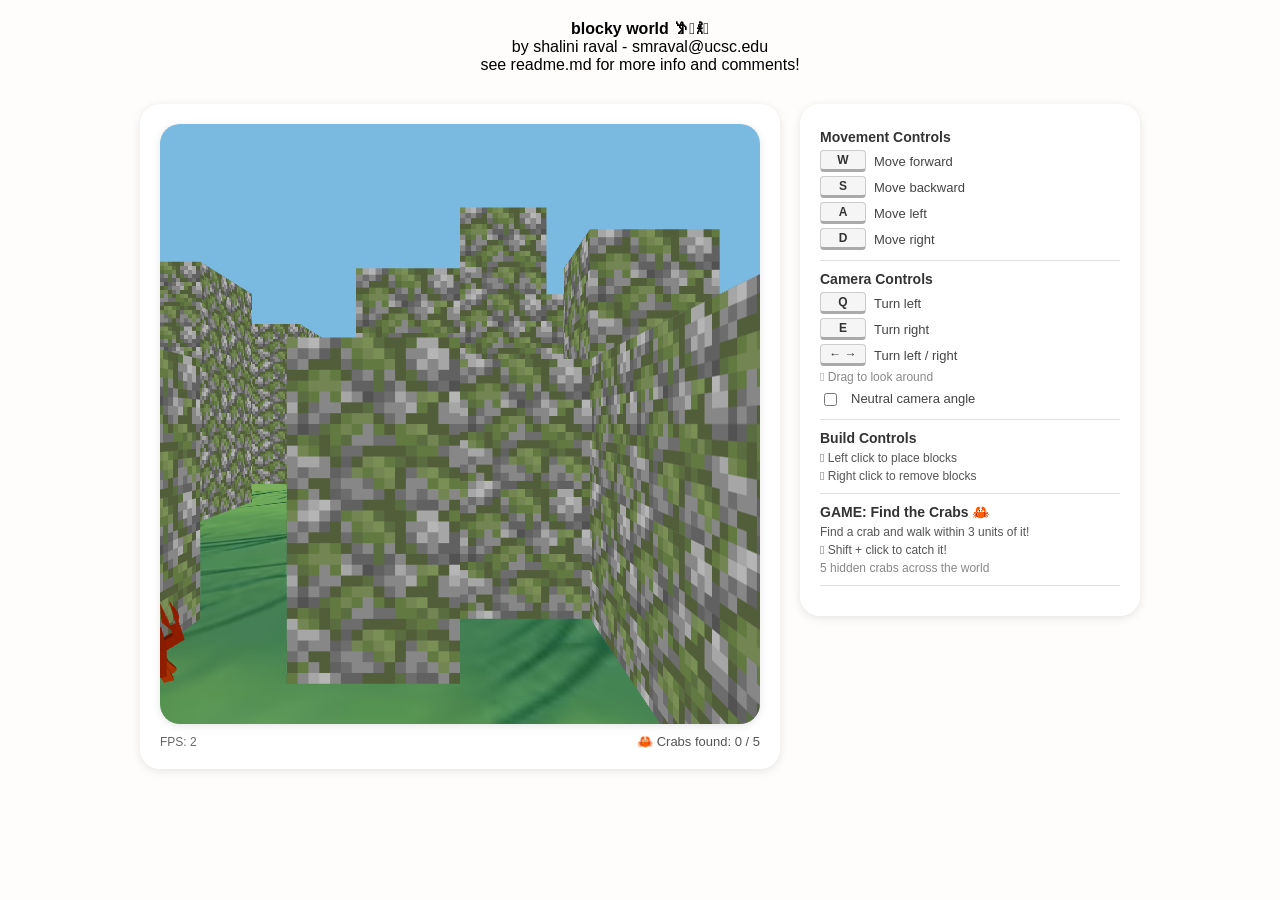
==== asgn3/src/World.html @ 978c75fd "add: completed blocky world" ====
<!DOCTYPE html>
<html lang="en">
<head>
  <meta charset="utf-8">
  <title>asgn3: blocky world</title>
  <style>
    body {
      font-family: Arial, sans-serif;
      margin: 0;
      padding: 20px;
      background-color: #fffcfc;
    }

    .header {
      text-align: center;
      margin-bottom: 30px;
    }

    .container {
      display: flex;
      flex-direction: row;
      justify-content: center;
      align-items: flex-start;
      gap: 20px;
      max-width: 1000px;
      margin: 0 auto;
    }

    .canvas-container {
      background-color: white;
      border-radius: 20px;
      padding: 20px;
      box-shadow: 0 2px 10px rgba(0, 0, 0, 0.1);
      display: flex;
      flex-direction: column;
      align-items: center;
    }

    #webgl {
      border-radius: 20px;
      box-shadow: 0 2px 8px rgba(0, 0, 0, 0.1);
      display: block;
      background-color: #ecf5ff;
    }

    .canvas-footer {
      display: flex;
      justify-content: space-between;
      align-items: center;
      width: 100%;
      margin-top: 10px;
    }

    #performance {
      font-size: 12px;
      color: #666;
    }

    .controls-container {
      background-color: white;
      border-radius: 20px;
      padding: 20px;
      box-shadow: 0 2px 10px rgba(0, 0, 0, 0.1);
      width: 350px;
      max-width: 350px;
    }

    .control-group {
      margin-bottom: 10px;
    }

    .control-group label {
      display: block;
      margin-bottom: 2px;
      font-size: 14px;
    }

    button {
      padding: 10px 20px;
      font-size: 14px;
      background-color: #FDDCE2;
      color: #333;
      border: none;
      border-radius: 10px;
      cursor: pointer;
      transition: background-color 0.3s;
    }

    button:hover { background-color: #fcc9d1; }
    button:active { background-color: #fbb6c0; }

    hr {
      border: none;
      border-top: 1px solid #e0e0e0;
      margin: 10px 0;
    }

    strong {
      display: block;
      margin: 5px 0;
      font-size: 14px;
      color: #333;
    }

    .key-row {
      display: flex;
      align-items: center;
      gap: 8px;
      margin-bottom: 4px;
      font-size: 13px;
      color: #444;
    }

    .key {
      display: inline-block;
      background-color: #f5f5f5;
      border: 1px solid #ccc;
      border-bottom: 3px solid #aaa;
      border-radius: 4px;
      padding: 2px 8px;
      font-weight: bold;
      font-size: 12px;
      color: #333;
      min-width: 28px;
      text-align: center;
    }
  </style>
</head>

<body onload="main()">

  <div class="header">
    <div><b>blocky world 𐦂𖨆𐀪𖠋</b></div>
    by shalini raval - smraval@ucsc.edu
    <div> see readme.md for more info and comments!</div>
  </div>

  <div class="container">

    <div class="canvas-container">
      <canvas id="webgl" width="600" height="600">
        Please use a browser that supports the canvas element.
      </canvas>
      <div class="canvas-footer">
        <div id="performance">FPS: <span id="fpsValue">0</span></div>
        <div id="crabDisplay" style="font-size:13px;color:#555;">
          🦀 Crabs found: <span id="crabCount">0 / 5</span>
        </div>
      </div>
    </div>

    <div class="controls-container">

      <strong>Movement Controls</strong>
      <div class="control-group">
        <div class="key-row"><span class="key">W</span> Move forward</div>
        <div class="key-row"><span class="key">S</span> Move backward</div>
        <div class="key-row"><span class="key">A</span> Move left</div>
        <div class="key-row"><span class="key">D</span> Move right</div>
      </div>

      <hr>
      <strong>Camera Controls</strong>
      <div class="control-group">
        <div class="key-row"><span class="key">Q</span> Turn left</div>
        <div class="key-row"><span class="key">E</span> Turn right</div>
        <div class="key-row"><span class="key">← →</span> Turn left / right</div>
        <div class="key-row" style="color:#888;font-size:12px;">𖦹 Drag to look around</div>
        <div class="key-row" style="margin-top:6px;">
          <input type="checkbox" id="neutralCamera" style="margin-right:6px;">
          <label for="neutralCamera" style="font-size:13px;cursor:pointer;">Neutral camera angle</label>
        </div>
      </div>

      <hr>
      <strong>Build Controls</strong>
      <div class="control-group">
        <div class="key-row" style="color:#555;font-size:12px;"> 𖦹 Left click to place blocks</div>
        <div class="key-row" style="color:#555;font-size:12px;"> 𖦹 Right click to remove blocks</div>
      </div>

      <hr>
      <strong>GAME: Find the Crabs 🦀</strong>
      <div class="control-group">
        <div class="key-row" style="color:#555;font-size:12px;">Find a crab and walk within 3 units of it!</div>
        <div class="key-row" style="color:#555;font-size:12px;"> 𖦹 Shift + click to catch it!</div>
        <div class="key-row" style="color:#888;font-size:12px;">5 hidden crabs across the world</div>
      </div>
      <hr>
    </div>
  </div>

  <script src="../lib/webgl-utils.js"></script>
  <script src="../lib/webgl-debug.js"></script>
  <script src="../lib/cuon-utils.js"></script>
  <script src="../lib/cuon-matrix-cse160.js"></script>

  <script src="Camera.js"></script>
  <script src="Triangle.js"></script>
  <script src="Cube.js"></script>
  <script src="Crab.js"></script>
  <script src="World.js"></script>

</body>
</html>
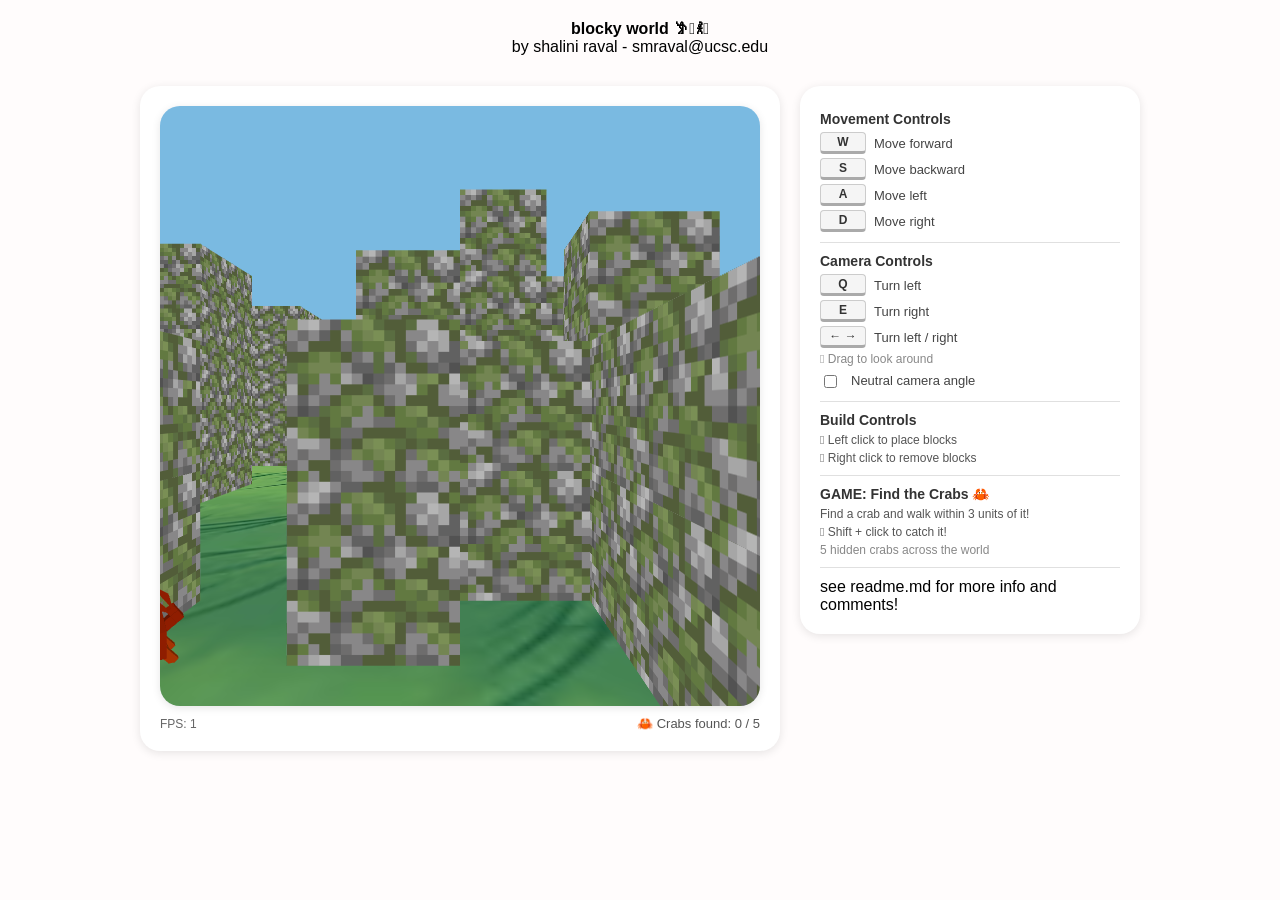
==== commit 4bb5cf50: "fix: comment" ====
--- a/asgn3/src/World.html
+++ b/asgn3/src/World.html
@@ -132,7 +132,6 @@
   <div class="header">
     <div><b>blocky world 𐦂𖨆𐀪𖠋</b></div>
     by shalini raval - smraval@ucsc.edu
-    <div> see readme.md for more info and comments!</div>
   </div>
 
   <div class="container">
@@ -187,6 +186,7 @@
         <div class="key-row" style="color:#888;font-size:12px;">5 hidden crabs across the world</div>
       </div>
       <hr>
+          <div> see readme.md for more info and comments!</div>
     </div>
   </div>
 
